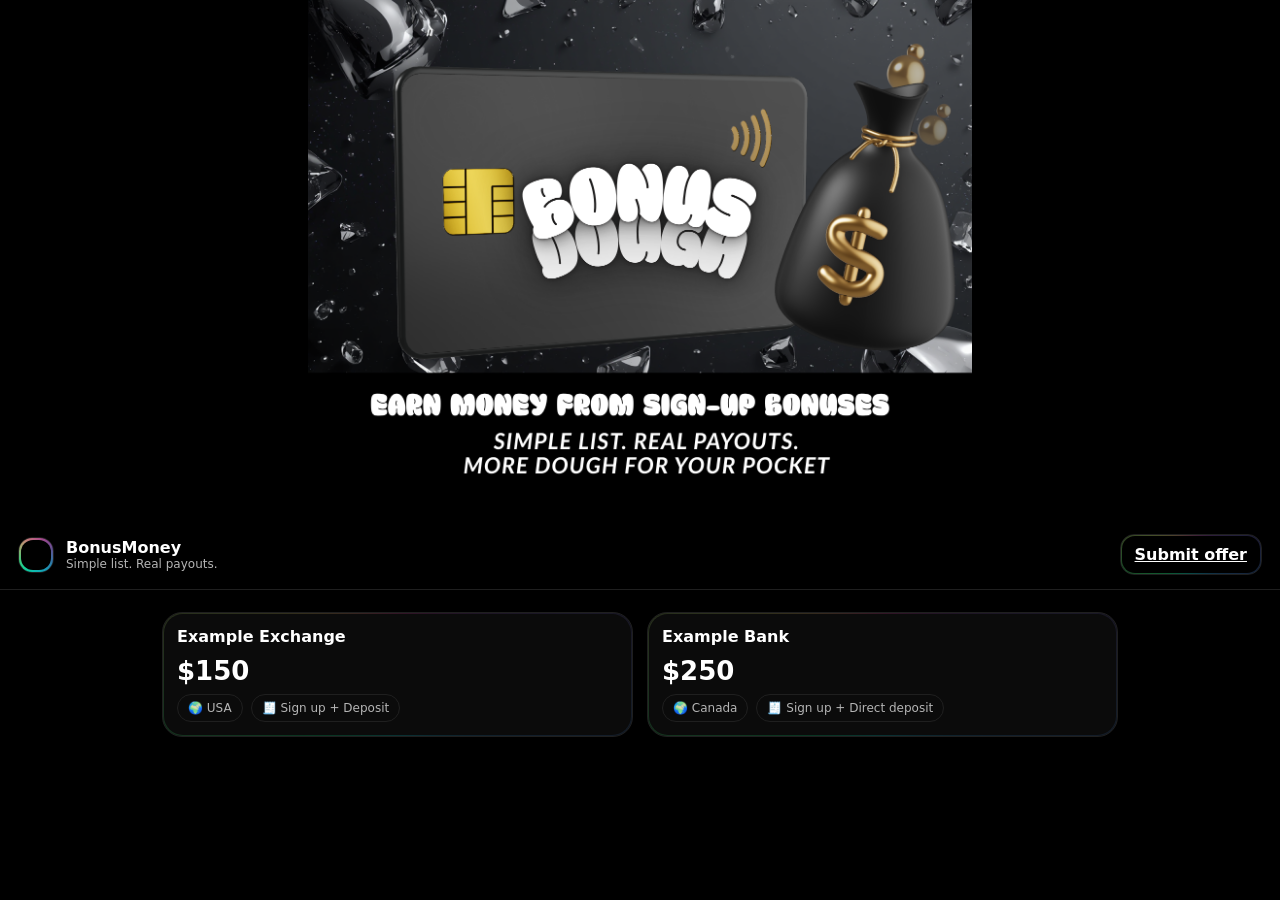
==== index.html @ 40692cd9 "Update index.html" ====
<!doctype html>
<html lang="en">
<head>
  <meta charset="UTF-8" />
  <meta name="viewport" content="width=device-width, initial-scale=1" />
  <title>BonusMoney</title>
  <link rel="stylesheet" href="style.css">
</head>
<body>

  <!-- HERO IMAGE -->
  <section class="heroImage">
    <img src="plush (2).png" alt="Earn money from sign-up bonuses">
  </section>

  <!-- HEADER -->
  <header class="topbar">
    <div class="brand">
      <div class="logo"></div>
      <div>
        <div class="brandName">BonusMoney</div>
        <div class="brandSub">Simple list. Real payouts.</div>
      </div>
    </div>

    <a
      class="btn holo"
      href="https://docs.google.com/forms/d/e/1FAIpQLScNm5BY3KgaNF-EX3CgR0Xo9tJIdMaY0kiihQ_SFSeN6aoP8w/viewform"
      target="_blank"
    >
      <span>Submit offer</span>
    </a>
  </header>

  <!-- OFFERS -->
  <main class="wrap">
    <section class="grid" id="grid"></section>
  </main>

  <script src="script.js"></script>
</body>
</html>
---- style.css ----
:root{
  --bg:#000;
  --card:#0b0b0b;
  --stroke:#1f1f1f;
  --text:#fff;
  --muted:#b5b5b5;

  --holo: conic-gradient(
    #ff3cac,
    #784ba0,
    #2b86c5,
    #00f5ff,
    #00ff85,
    #ffd86f,
    #ff3cac
  );
}

*{box-sizing:border-box}
body{
  margin:0;
  font-family: system-ui, -apple-system, Segoe UI, Roboto, Arial;
  background:var(--bg);
  color:var(--text);
}

/* HERO IMAGE */
.heroImage{
  width:100%;
  height:min(60vh,520px);
  background:#000;
  overflow:hidden;
}
.heroImage img{
  width:100%;
  height:100%;
  object-fit:contain;
  display:block;
}

/* HEADER */
.topbar{
  display:flex;
  justify-content:space-between;
  align-items:center;
  padding:14px 18px;
  border-bottom:1px solid var(--stroke);
  background:#000;
}

.brand{display:flex;align-items:center;gap:12px}
.logo{
  width:36px;height:36px;
  border-radius:14px;
  position:relative;
  border:1px solid var(--stroke);
  overflow:hidden;
}
.logo:before{
  content:"";
  position:absolute;
  inset:-40%;
  background:var(--holo);
  filter:blur(10px);
  opacity:.9;
  animation:spin 4s linear infinite;
}
.logo:after{
  content:"";
  position:absolute;
  inset:2px;
  background:#000;
  border-radius:12px;
}
@keyframes spin{to{transform:rotate(360deg)}}

.brandName{font-weight:800}
.brandSub{font-size:12px;color:var(--muted)}

.wrap{
  max-width:1000px;
  margin:0 auto;
  padding:22px;
}

.heroText h1{
  margin:10px 0 6px;
  font-size:28px;
}
.heroText p{
  margin:0 0 18px;
  color:var(--muted);
}

/* GRID */
.grid{
  display:grid;
  grid-template-columns:1fr;
  gap:14px;
}
@media(min-width:760px){
  .grid{grid-template-columns:repeat(2,1fr)}
}

/* CARD */
.card{
  position:relative;
  background:var(--card);
  border:1px solid var(--stroke);
  border-radius:20px;
  overflow:hidden;
}
.card:before{
  content:"";
  position:absolute;
  inset:-2px;
  background:var(--holo);
  opacity:.3;
  filter:blur(14px);
}
.card:after{
  content:"";
  position:absolute;
  inset:1px;
  background:var(--card);
  border-radius:19px;
}
.cardInner{position:relative;z-index:2;padding:14px}

.name{font-weight:700}
.payout{
  font-size:26px;
  font-weight:900;
  margin:10px 0 8px;
}

.pills{display:flex;gap:8px;flex-wrap:wrap}
.pill{
  font-size:12px;
  padding:6px 10px;
  border-radius:999px;
  border:1px solid var(--stroke);
  color:var(--muted);
}

.btn{
  padding:10px 14px;
  border-radius:14px;
  border:1px solid var(--stroke);
  background:#000;
  color:#fff;
  font-weight:700;
  cursor:pointer;
}

.btn.holo{
  position:relative;
  overflow:hidden;
}
.btn.holo:before{
  content:"";
  position:absolute;
  inset:-2px;
  background:var(--holo);
  opacity:.6;
  filter:blur(12px);
}
.btn.holo:after{
  content:"";
  position:absolute;
  inset:1px;
  background:#000;
  border-radius:13px;
}
.btn.holo span{position:relative;z-index:1}
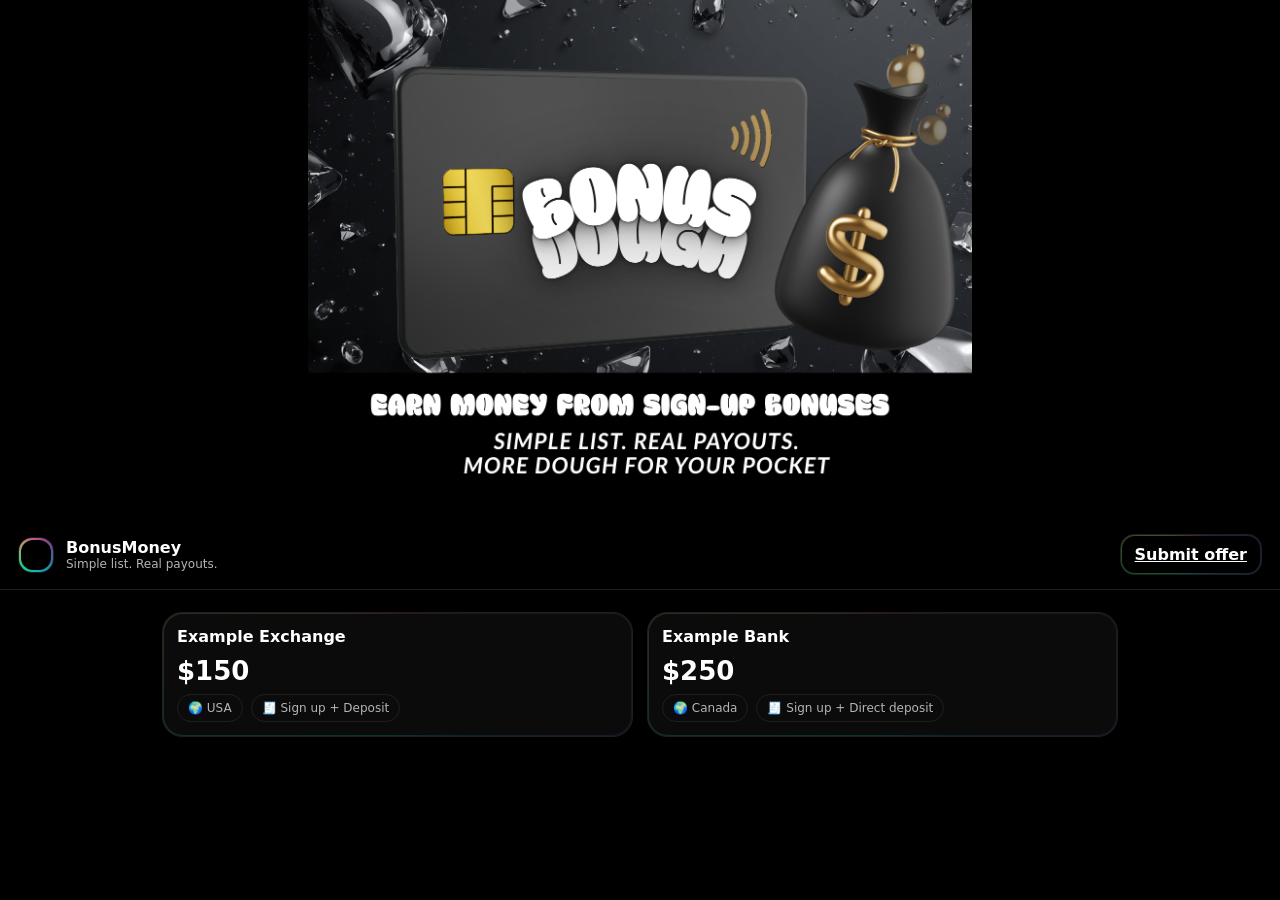
==== commit 442b3e9e: "Change title from 'BonusMoney' to 'BonusDough'" ====
--- a/index.html
+++ b/index.html
@@ -3,7 +3,7 @@
 <head>
   <meta charset="UTF-8" />
   <meta name="viewport" content="width=device-width, initial-scale=1" />
-  <title>BonusMoney</title>
+  <title>BonusDough</title>
   <link rel="stylesheet" href="style.css">
 </head>
 <body>
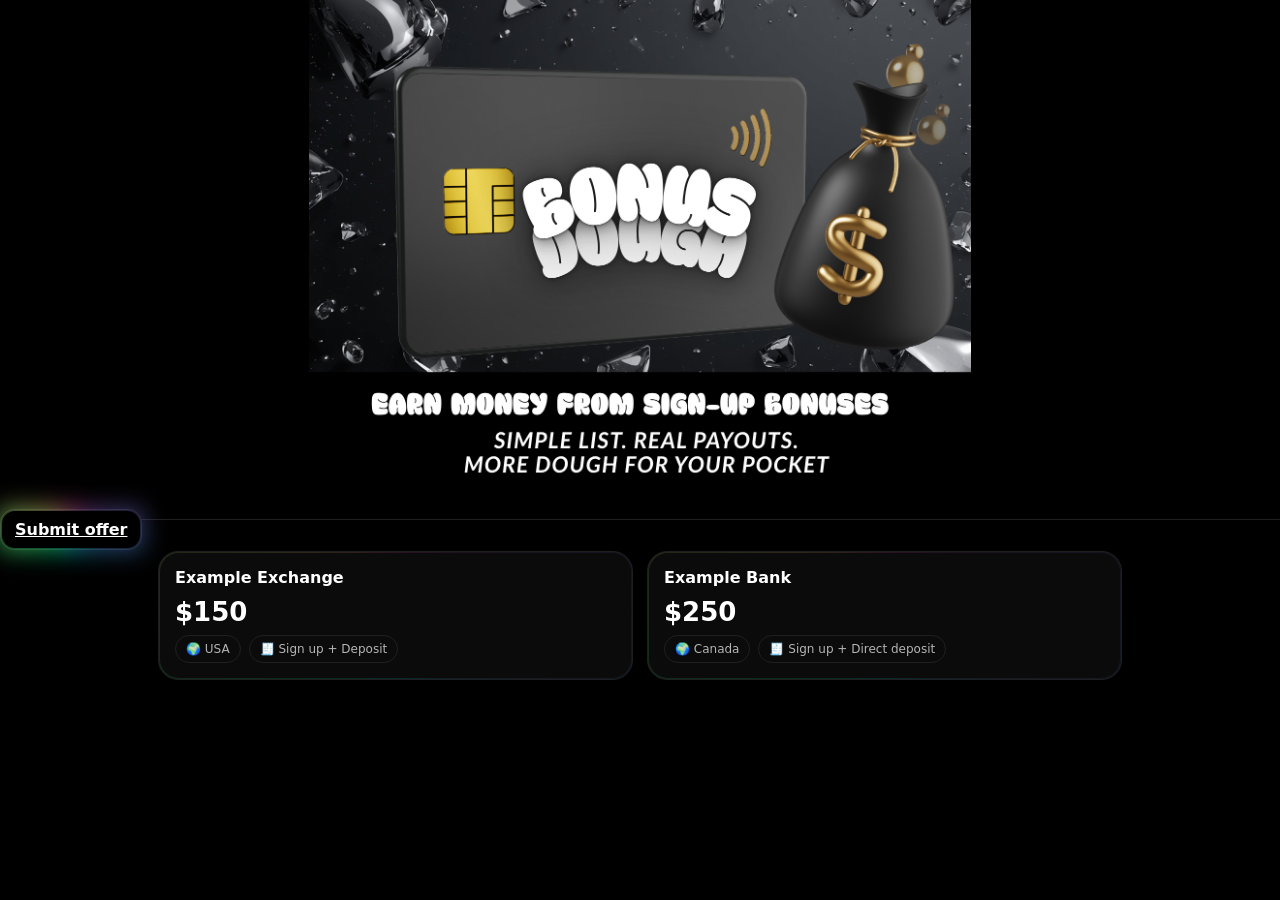
==== commit 767b1ba7: "Remove header section from index.html Removed the header section containing branding information." ====
--- a/index.html
+++ b/index.html
@@ -14,15 +14,7 @@
   </section>
 
   <!-- HEADER -->
-  <header class="topbar">
-    <div class="brand">
-      <div class="logo"></div>
-      <div>
-        <div class="brandName">BonusMoney</div>
-        <div class="brandSub">Simple list. Real payouts.</div>
-      </div>
-    </div>
-
+<div></div>
     <a
       class="btn holo"
       href="https://docs.google.com/forms/d/e/1FAIpQLScNm5BY3KgaNF-EX3CgR0Xo9tJIdMaY0kiihQ_SFSeN6aoP8w/viewform"
--- a/style.css
+++ b/style.css
@@ -30,6 +30,7 @@
   height:min(60vh,520px);
   background:#000;
   overflow:hidden;
+  border-bottom:1px solid var(--stroke);
 }
 .heroImage img{
   width:100%;
@@ -80,16 +81,7 @@
 .wrap{
   max-width:1000px;
   margin:0 auto;
-  padding:22px;
-}
-
-.heroText h1{
-  margin:10px 0 6px;
-  font-size:28px;
-}
-.heroText p{
-  margin:0 0 18px;
-  color:var(--muted);
+  padding:12px 18px 28px;
 }
 
 /* GRID */
@@ -115,7 +107,7 @@
   position:absolute;
   inset:-2px;
   background:var(--holo);
-  opacity:.3;
+  opacity:.25;
   filter:blur(14px);
 }
 .card:after{
@@ -125,7 +117,11 @@
   background:var(--card);
   border-radius:19px;
 }
-.cardInner{position:relative;z-index:2;padding:14px}
+.cardInner{
+  position:relative;
+  z-index:2;
+  padding:16px;
+}
 
 .name{font-weight:700}
 .payout{
@@ -134,7 +130,11 @@
   margin:10px 0 8px;
 }
 
-.pills{display:flex;gap:8px;flex-wrap:wrap}
+.pills{
+  display:flex;
+  gap:8px;
+  flex-wrap:wrap;
+}
 .pill{
   font-size:12px;
   padding:6px 10px;
@@ -143,6 +143,7 @@
   color:var(--muted);
 }
 
+/* BUTTON */
 .btn{
   padding:10px 14px;
   border-radius:14px;
@@ -172,4 +173,7 @@
   background:#000;
   border-radius:13px;
 }
-.btn.holo span{position:relative;z-index:1}
+.btn.holo span{
+  position:relative;
+  z-index:1;
+}
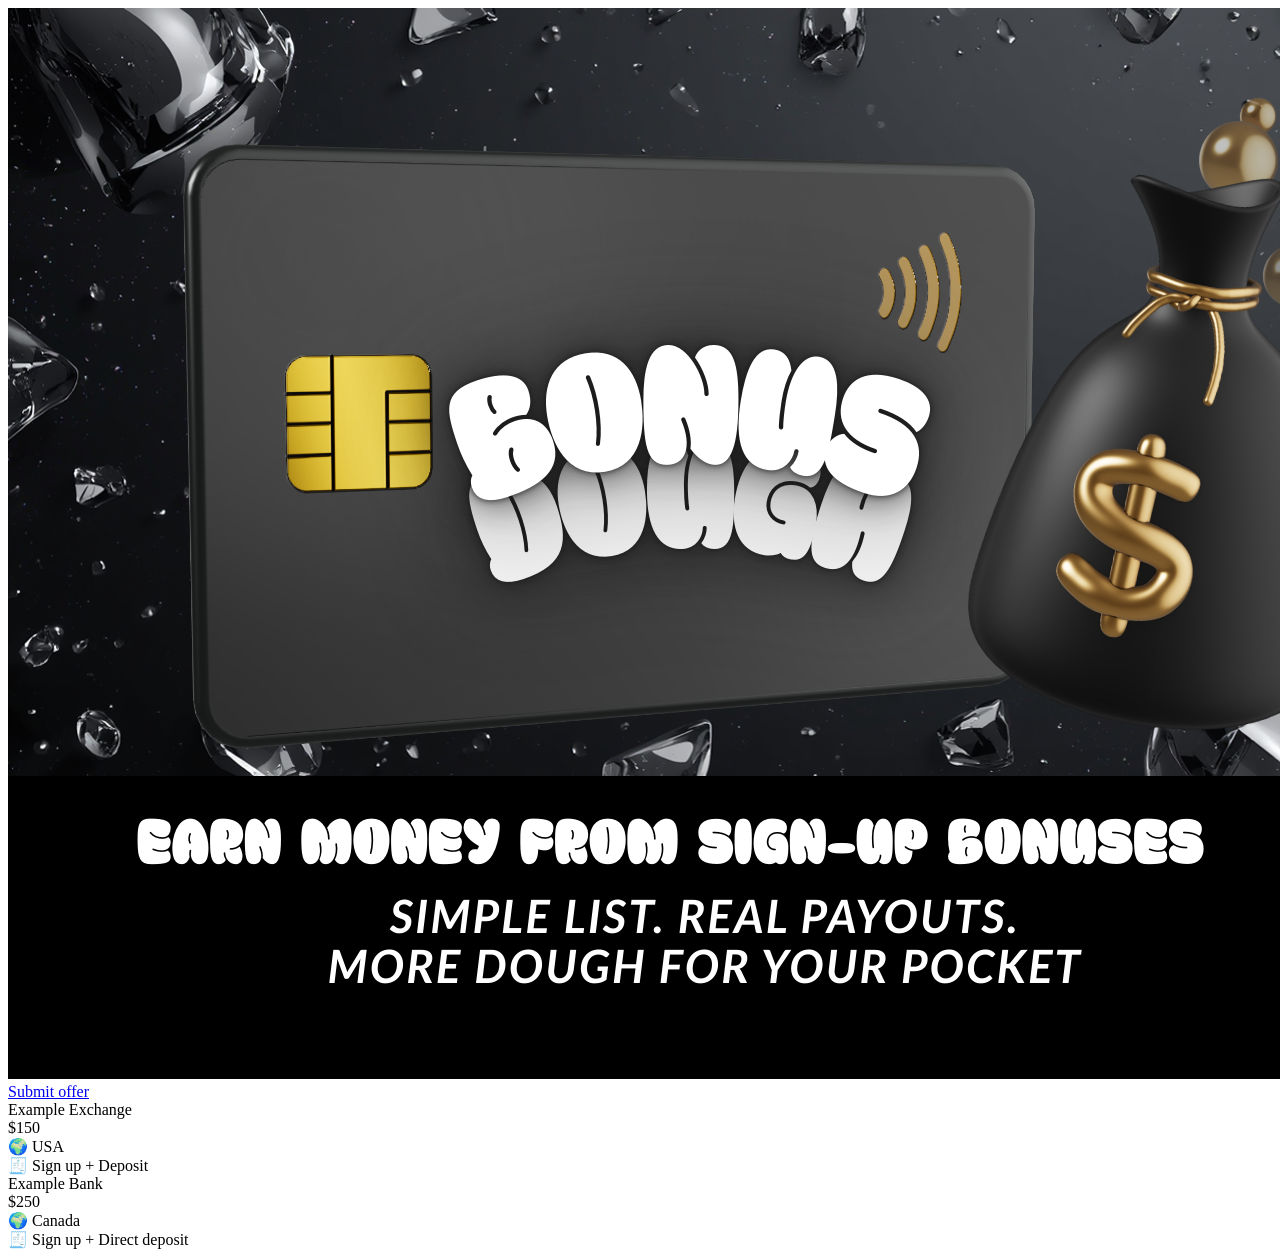
==== commit dbe9ca08: "Remove meta tags and title from index.html Removed meta tags and title from the head section." ====
--- a/index.html
+++ b/index.html
@@ -1,10 +1,6 @@
 <!doctype html>
 <html lang="en">
 <head>
-  <meta charset="UTF-8" />
-  <meta name="viewport" content="width=device-width, initial-scale=1" />
-  <title>BonusDough</title>
-  <link rel="stylesheet" href="style.css">
 </head>
 <body>
 
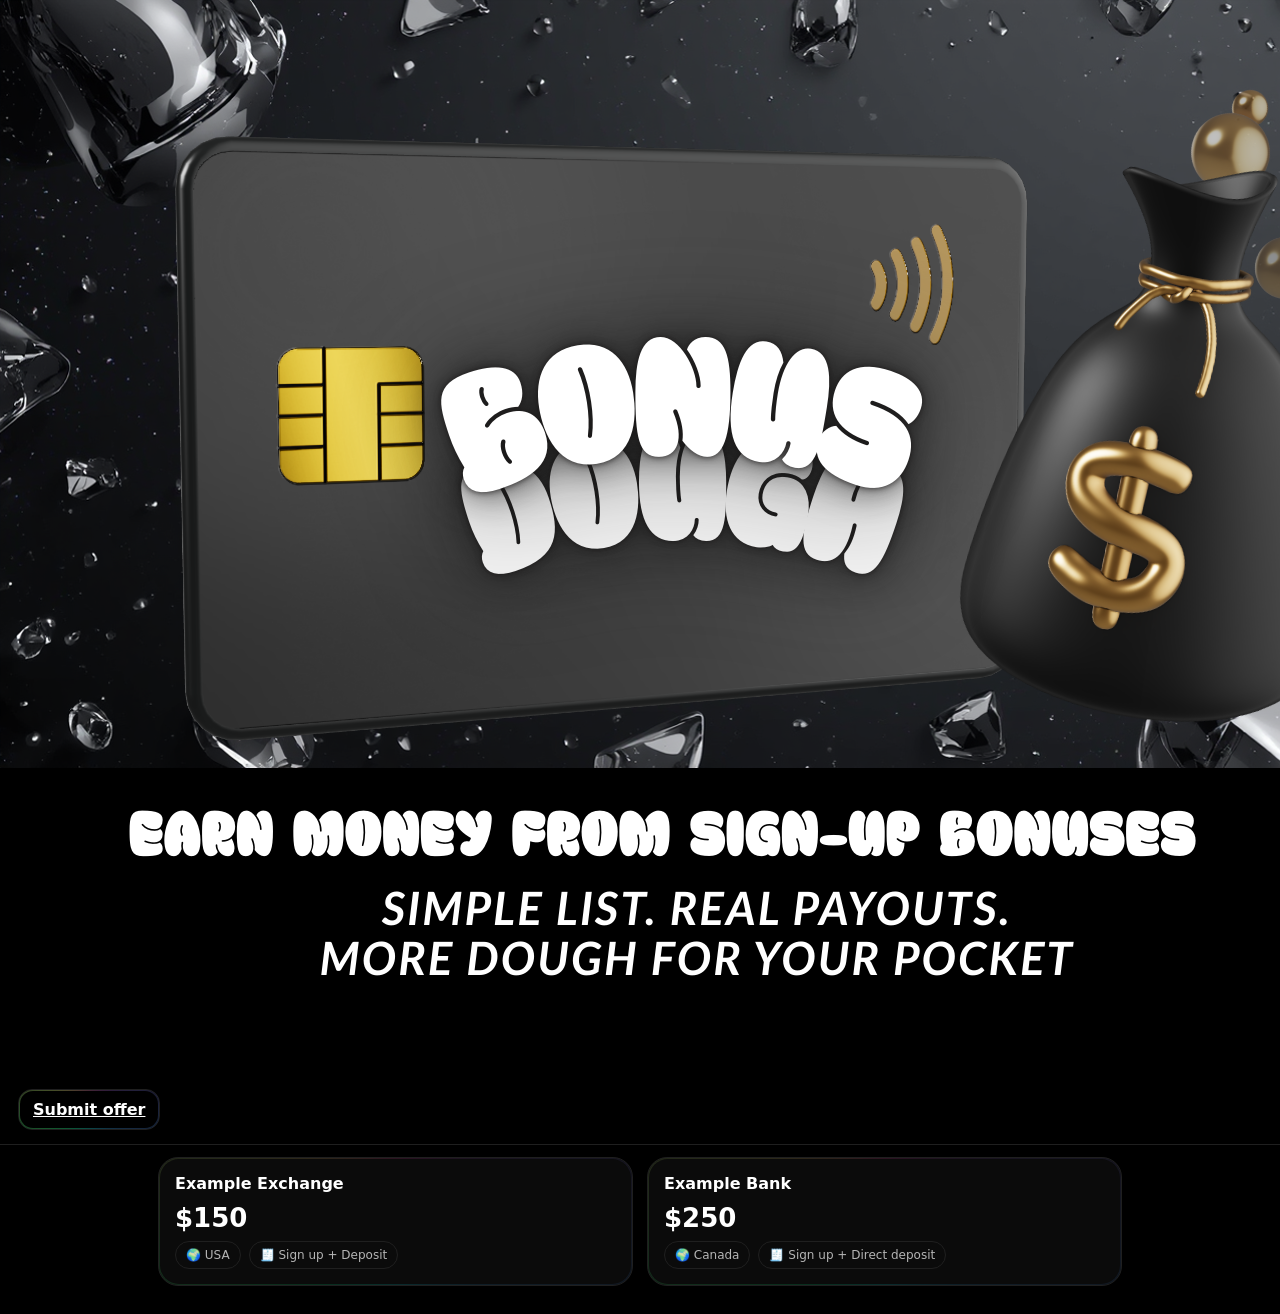
==== commit 12947c98: "Update index.html" ====
--- a/index.html
+++ b/index.html
@@ -1,30 +1,38 @@
 <!doctype html>
 <html lang="en">
 <head>
+  <meta charset="UTF-8" />
+  <meta name="viewport" content="width=device-width, initial-scale=1" />
+  <title>Bonus Dough</title>
+
+  <!-- cache-bust -->
+  <link rel="stylesheet" href="style.css?v=10">
 </head>
 <body>
 
-  <!-- HERO IMAGE -->
-  <section class="heroImage">
-    <img src="plush (2).png" alt="Earn money from sign-up bonuses">
+  <!-- HERO -->
+  <section class="hero">
+    <img class="heroImg" src="plush (2).png" alt="Bonus Dough banner">
+
+    <!-- Overlay header: button only -->
+    <header class="topbar">
+      <a
+        class="btn holo"
+        href="https://docs.google.com/forms/d/e/1FAIpQLScNm5BY3KgaNF-EX3CgR0Xo9tJIdMaY0kiihQ_SFSeN6aoP8w/viewform"
+        target="_blank"
+        rel="noreferrer"
+      ><span>Submit offer</span></a>
+    </header>
+
+    <div class="heroFade"></div>
   </section>
-
-  <!-- HEADER -->
-<div></div>
-    <a
-      class="btn holo"
-      href="https://docs.google.com/forms/d/e/1FAIpQLScNm5BY3KgaNF-EX3CgR0Xo9tJIdMaY0kiihQ_SFSeN6aoP8w/viewform"
-      target="_blank"
-    >
-      <span>Submit offer</span>
-    </a>
-  </header>
 
   <!-- OFFERS -->
   <main class="wrap">
     <section class="grid" id="grid"></section>
   </main>
 
-  <script src="script.js"></script>
+  <!-- cache-bust -->
+  <script src="script.js?v=10"></script>
 </body>
 </html>
--- a/style.css
+++ b/style.css
@@ -0,0 +1,179 @@
+:root{
+  --bg:#000;
+  --card:#0b0b0b;
+  --stroke:#1f1f1f;
+  --text:#fff;
+  --muted:#b5b5b5;
+
+  --holo: conic-gradient(
+    #ff3cac,
+    #784ba0,
+    #2b86c5,
+    #00f5ff,
+    #00ff85,
+    #ffd86f,
+    #ff3cac
+  );
+}
+
+*{box-sizing:border-box}
+body{
+  margin:0;
+  font-family: system-ui, -apple-system, Segoe UI, Roboto, Arial;
+  background:var(--bg);
+  color:var(--text);
+}
+
+/* HERO IMAGE */
+.heroImage{
+  width:100%;
+  height:min(60vh,520px);
+  background:#000;
+  overflow:hidden;
+  border-bottom:1px solid var(--stroke);
+}
+.heroImage img{
+  width:100%;
+  height:100%;
+  object-fit:contain;
+  display:block;
+}
+
+/* HEADER */
+.topbar{
+  display:flex;
+  justify-content:space-between;
+  align-items:center;
+  padding:14px 18px;
+  border-bottom:1px solid var(--stroke);
+  background:#000;
+}
+
+.brand{display:flex;align-items:center;gap:12px}
+.logo{
+  width:36px;height:36px;
+  border-radius:14px;
+  position:relative;
+  border:1px solid var(--stroke);
+  overflow:hidden;
+}
+.logo:before{
+  content:"";
+  position:absolute;
+  inset:-40%;
+  background:var(--holo);
+  filter:blur(10px);
+  opacity:.9;
+  animation:spin 4s linear infinite;
+}
+.logo:after{
+  content:"";
+  position:absolute;
+  inset:2px;
+  background:#000;
+  border-radius:12px;
+}
+@keyframes spin{to{transform:rotate(360deg)}}
+
+.brandName{font-weight:800}
+.brandSub{font-size:12px;color:var(--muted)}
+
+.wrap{
+  max-width:1000px;
+  margin:0 auto;
+  padding:12px 18px 28px;
+}
+
+/* GRID */
+.grid{
+  display:grid;
+  grid-template-columns:1fr;
+  gap:14px;
+}
+@media(min-width:760px){
+  .grid{grid-template-columns:repeat(2,1fr)}
+}
+
+/* CARD */
+.card{
+  position:relative;
+  background:var(--card);
+  border:1px solid var(--stroke);
+  border-radius:20px;
+  overflow:hidden;
+}
+.card:before{
+  content:"";
+  position:absolute;
+  inset:-2px;
+  background:var(--holo);
+  opacity:.25;
+  filter:blur(14px);
+}
+.card:after{
+  content:"";
+  position:absolute;
+  inset:1px;
+  background:var(--card);
+  border-radius:19px;
+}
+.cardInner{
+  position:relative;
+  z-index:2;
+  padding:16px;
+}
+
+.name{font-weight:700}
+.payout{
+  font-size:26px;
+  font-weight:900;
+  margin:10px 0 8px;
+}
+
+.pills{
+  display:flex;
+  gap:8px;
+  flex-wrap:wrap;
+}
+.pill{
+  font-size:12px;
+  padding:6px 10px;
+  border-radius:999px;
+  border:1px solid var(--stroke);
+  color:var(--muted);
+}
+
+/* BUTTON */
+.btn{
+  padding:10px 14px;
+  border-radius:14px;
+  border:1px solid var(--stroke);
+  background:#000;
+  color:#fff;
+  font-weight:700;
+  cursor:pointer;
+}
+
+.btn.holo{
+  position:relative;
+  overflow:hidden;
+}
+.btn.holo:before{
+  content:"";
+  position:absolute;
+  inset:-2px;
+  background:var(--holo);
+  opacity:.6;
+  filter:blur(12px);
+}
+.btn.holo:after{
+  content:"";
+  position:absolute;
+  inset:1px;
+  background:#000;
+  border-radius:13px;
+}
+.btn.holo span{
+  position:relative;
+  z-index:1;
+}
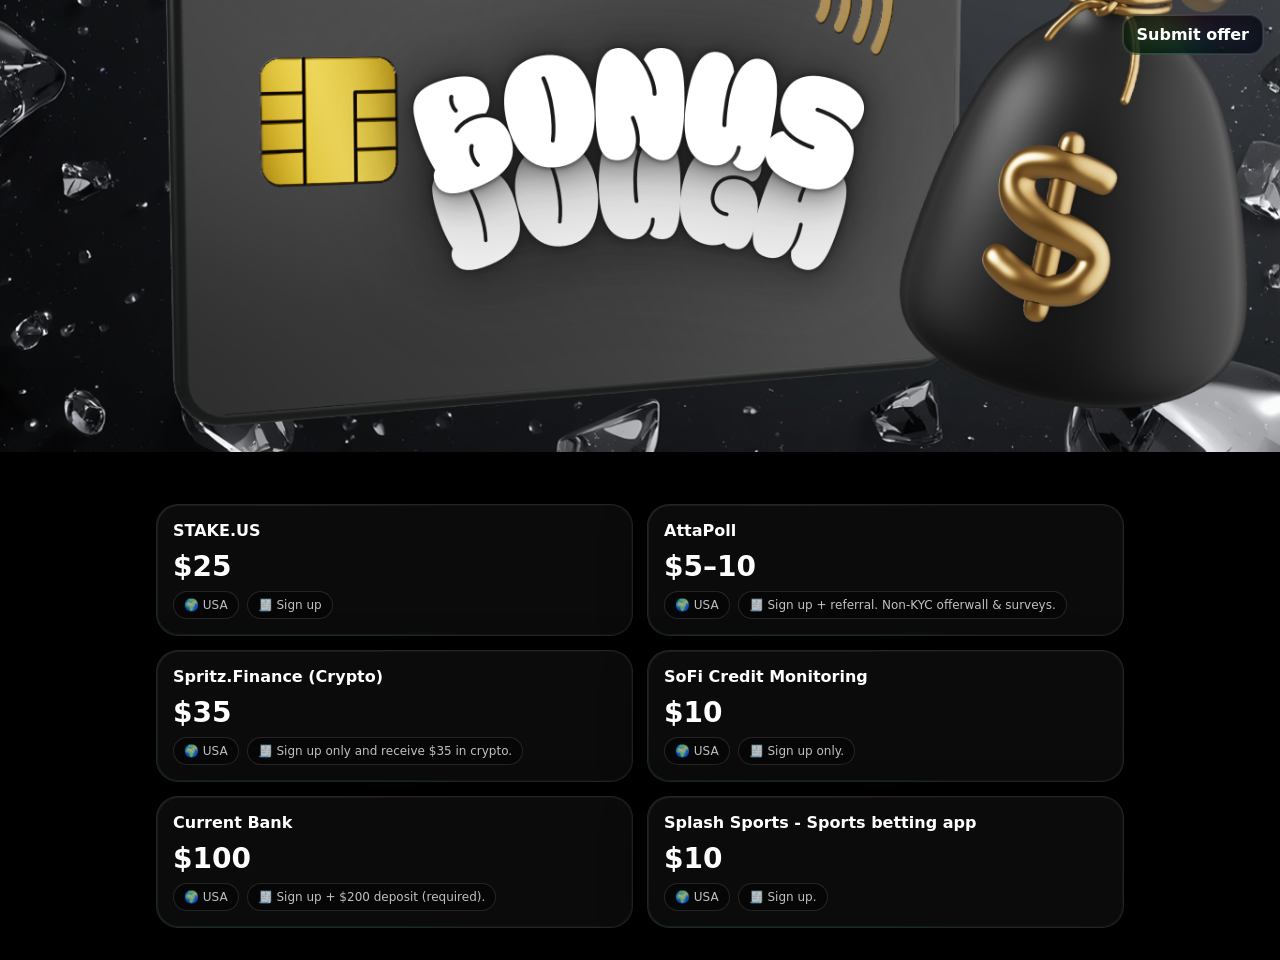
==== commit a378b69d: "Update index.html" ====
--- a/index.html
+++ b/index.html
@@ -33,6 +33,6 @@
   </main>
 
   <!-- cache-bust -->
-  <script src="script.js?v=10"></script>
+ <script src="script.js"></script>
 </body>
 </html>
--- a/style.css
+++ b/style.css
@@ -1,9 +1,7 @@
 :root{
   --bg:#000;
   --card:#0b0b0b;
-  --stroke:#1f1f1f;
   --text:#fff;
-  --muted:#b5b5b5;
 
   --holo: conic-gradient(
     #ff3cac,
@@ -16,7 +14,10 @@
   );
 }
 
-*{box-sizing:border-box}
+*{
+  box-sizing:border-box;
+}
+
 body{
   margin:0;
   font-family: system-ui, -apple-system, Segoe UI, Roboto, Arial;
@@ -24,108 +25,144 @@
   color:var(--text);
 }
 
-/* HERO IMAGE */
-.heroImage{
+/* =========================
+   HERO / BANNER
+   ========================= */
+.hero{
+  position:relative;
   width:100%;
-  height:min(60vh,520px);
+  height:52vh;
+  min-height:320px;
+  max-height:520px;
+  overflow:hidden;
   background:#000;
-  overflow:hidden;
-  border-bottom:1px solid var(--stroke);
 }
-.heroImage img{
+
+.heroImg{
   width:100%;
   height:100%;
-  object-fit:contain;
+  object-fit:cover;
+  object-position:center;
   display:block;
 }
 
-/* HEADER */
+/* =========================
+   TOP BUTTON OVERLAY
+   ========================= */
 .topbar{
+  position:absolute;
+  top:0;
+  left:0;
+  right:0;
+  padding:14px 16px;
   display:flex;
-  justify-content:space-between;
-  align-items:center;
-  padding:14px 18px;
-  border-bottom:1px solid var(--stroke);
-  background:#000;
+  justify-content:flex-end;
 }
 
-.brand{display:flex;align-items:center;gap:12px}
-.logo{
-  width:36px;height:36px;
+.btn{
+  padding:10px 14px;
   border-radius:14px;
+  border:1px solid rgba(255,255,255,.18);
+  background:rgba(0,0,0,.55);
+  color:#fff;
+  font-weight:800;
+  text-decoration:none;
+}
+
+.btn.holo{
   position:relative;
-  border:1px solid var(--stroke);
   overflow:hidden;
 }
-.logo:before{
+.btn.holo::before{
   content:"";
   position:absolute;
-  inset:-40%;
+  inset:-2px;
   background:var(--holo);
-  filter:blur(10px);
-  opacity:.9;
-  animation:spin 4s linear infinite;
+  opacity:.45;
+  filter:blur(12px);
 }
-.logo:after{
+.btn.holo::after{
   content:"";
   position:absolute;
-  inset:2px;
-  background:#000;
-  border-radius:12px;
+  inset:1px;
+  background:rgba(0,0,0,.6);
+  border-radius:13px;
 }
-@keyframes spin{to{transform:rotate(360deg)}}
+.btn.holo span{
+  position:relative;
+  z-index:1;
+}
 
-.brandName{font-weight:800}
-.brandSub{font-size:12px;color:var(--muted)}
-
+/* =========================
+   SPACE BETWEEN BANNER + LIST
+   ========================= */
 .wrap{
   max-width:1000px;
   margin:0 auto;
-  padding:12px 18px 28px;
+  padding:36px 16px 32px; /* THIS CREATES THE GAP */
 }
 
-/* GRID */
+/* =========================
+   GRID
+   ========================= */
 .grid{
   display:grid;
   grid-template-columns:1fr;
   gap:14px;
 }
+
 @media(min-width:760px){
-  .grid{grid-template-columns:repeat(2,1fr)}
+  .grid{
+    grid-template-columns:repeat(2,1fr);
+  }
 }
 
-/* CARD */
+/* =========================
+   CARD (CLICKABLE)
+   ========================= */
 .card{
   position:relative;
+  display:block;               /* important: card is an <a> */
   background:var(--card);
-  border:1px solid var(--stroke);
-  border-radius:20px;
+  border-radius:22px;
   overflow:hidden;
+  border:1px solid rgba(255,255,255,.10);
+  box-shadow:0 12px 40px rgba(0,0,0,.6);
+
+  text-decoration:none;        /* remove link look */
+  color:inherit;               /* no blue */
+  cursor:pointer;
 }
-.card:before{
+
+.card::before{
   content:"";
   position:absolute;
   inset:-2px;
   background:var(--holo);
-  opacity:.25;
-  filter:blur(14px);
+  opacity:.18;
+  filter:blur(18px);
 }
-.card:after{
+
+.card::after{
   content:"";
   position:absolute;
   inset:1px;
   background:var(--card);
-  border-radius:19px;
+  border-radius:21px;
 }
+
 .cardInner{
   position:relative;
-  z-index:2;
+  z-index:1;
   padding:16px;
 }
 
-.name{font-weight:700}
+.name{
+  font-weight:800;
+}
+
 .payout{
-  font-size:26px;
+  font-size:28px;
   font-weight:900;
   margin:10px 0 8px;
 }
@@ -135,45 +172,12 @@
   gap:8px;
   flex-wrap:wrap;
 }
+
 .pill{
   font-size:12px;
   padding:6px 10px;
   border-radius:999px;
-  border:1px solid var(--stroke);
-  color:var(--muted);
+  border:1px solid rgba(255,255,255,.12);
+  color:rgba(255,255,255,.75);
+  background:rgba(0,0,0,.4);
 }
-
-/* BUTTON */
-.btn{
-  padding:10px 14px;
-  border-radius:14px;
-  border:1px solid var(--stroke);
-  background:#000;
-  color:#fff;
-  font-weight:700;
-  cursor:pointer;
-}
-
-.btn.holo{
-  position:relative;
-  overflow:hidden;
-}
-.btn.holo:before{
-  content:"";
-  position:absolute;
-  inset:-2px;
-  background:var(--holo);
-  opacity:.6;
-  filter:blur(12px);
-}
-.btn.holo:after{
-  content:"";
-  position:absolute;
-  inset:1px;
-  background:#000;
-  border-radius:13px;
-}
-.btn.holo span{
-  position:relative;
-  z-index:1;
-}
